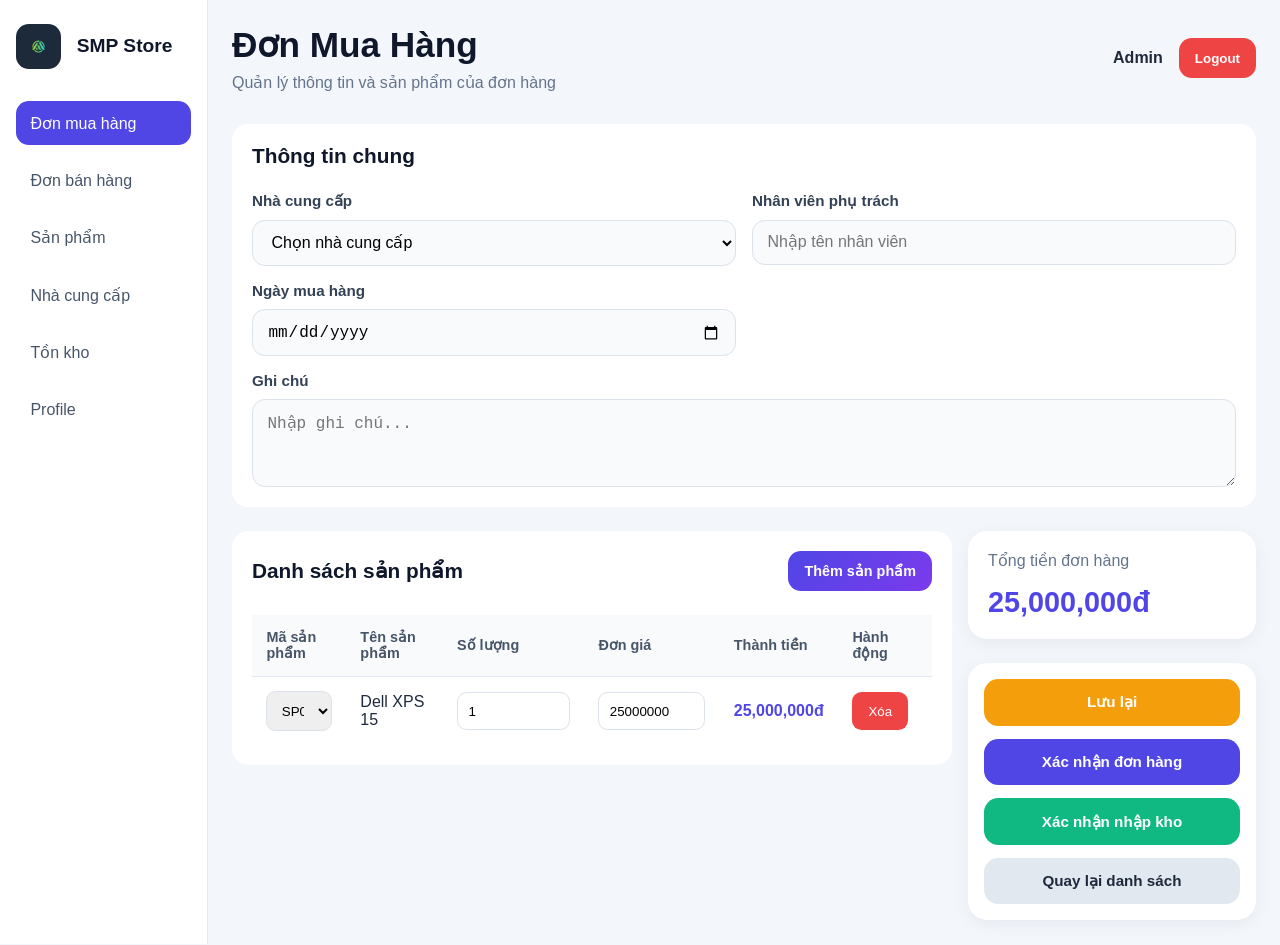
==== ImportOrders/index.html @ 75ab8e1c "A3/A4: complete A3 basic HTML+CSS" ====
<!DOCTYPE html>
<html lang="en">

<head>
    <meta charset="UTF-8">
    <meta name="viewport" content="width=device-width, initial-scale=1.0">
    <title>Đơn Mua Hàng</title>
    <link rel="stylesheet" href="./style.css">
</head>

<body>

    <div class="dashboard">
        <aside class="sidebar">
            <div class="sidebar-top">
                <a class="logohr" href="../index.html">
                    <div class="brand">
                        <img src="../assets/images/logo.png" alt="logo" class="logo">
                        <h2>SMP Store</h2>
                    </div>
                </a>
                <nav class="nav-links">
                    <a href="./" class="nav-item active">
                        Đơn mua hàng
                    </a>
                    <a href="../index.html" class="nav-item">
                        Đơn bán hàng
                    </a>
                    <a href="#" class="nav-item">
                        Sản phẩm
                    </a>
                    <a href="#" class="nav-item">
                        Nhà cung cấp
                    </a>
                    <a href="#" class="nav-item">
                        Tồn kho
                    </a>
                    <a href="#" class="nav-item">
                        Profile
                    </a>
                </nav>
            </div>
        </aside>
        <main class="main-content">
            <header class="topbar">
                <div>
                    <h1>Đơn Mua Hàng</h1>
                    <p>Quản lý thông tin và sản phẩm của đơn hàng</p>
                </div>
                <div class="user-box">
                    <div class="user-info">
                        <span class="user-name">Admin</span>
                    </div>
                    <button class="logout-btn">
                        Logout
                    </button>
                </div>
            </header>
            <div class="purchase-page">
                <section class="card">
                    <div class="card-header">
                        <h2>Thông tin chung</h2>
                    </div>
                    <div class="form-grid">
                        <div class="form-group">
                            <label>Nhà cung cấp</label required>
                            <select>
                                <option value="">
                                    Chọn nhà cung cấp
                                </option>
                                <option>
                                    Samsung VN
                                </option>
                                <option>
                                    Apple VN
                                </option>
                            </select>
                        </div>

                        <div class="form-group">
                            <label>Nhân viên phụ trách</label>
                            <input type="text" placeholder="Nhập tên nhân viên" required>
                        </div>

                        <div class="form-group">
                            <label>Ngày mua hàng</label>
                            <input type="date" required>
                        </div>

                        <div class="form-group full-width">
                            <label>Ghi chú</label>
                            <textarea placeholder="Nhập ghi chú..."></textarea>
                        </div>
                    </div>
                </section>

                <div class="product-layout">
                    <section class="card product-card">
                        <div class="card-header product-header">
                            <h2>Danh sách sản phẩm</h2>
                            <button class="add-product-btn">
                                Thêm sản phẩm
                            </button>
                        </div>

                        <div class="table-wrapper">
                            <table class="product-table">
                                <thead>
                                    <tr>
                                        <th>Mã sản phẩm</th>
                                        <th>Tên sản phẩm</th>
                                        <th>Số lượng</th>
                                        <th>Đơn giá</th>
                                        <th>Thành tiền</th>
                                        <th>Hành động</th>
                                    </tr>
                                </thead>
                                <tbody id="product-table-body">
                                    <tr>
                                        <td>
                                            <select>
                                                <option>SP001</option>
                                            </select>
                                        </td>
                                        <td class="product-name">
                                            Dell XPS 15
                                        </td>
                                        <td>
                                            <input type="number" value="1" min="1">
                                        </td>
                                        <td>
                                            <input type="number" value="25000000">
                                        </td>
                                        <td class="total-price">
                                            25,000,000đ
                                        </td>
                                        <td>
                                            <button class="delete-btn">
                                                Xóa
                                            </button>
                                        </td>
                                    </tr>
                                </tbody>
                            </table>
                        </div>
                    </section>

                    <aside class="checkout-sidebar">
                        <div class="summary-card">
                            <span>Tổng tiền đơn hàng</span>
                            <h2>25,000,000đ</h2>
                        </div>
                        <div class="action-card">
                            <button class="draft-btn">
                                Lưu lại
                            </button>
                            <button class="confirm-btn">
                                Xác nhận đơn hàng
                            </button>
                            <button class="import-btn">
                                Xác nhận nhập kho
                            </button>
                            <button class="secondary-btn">
                                Quay lại danh sách
                            </button>
                        </div>
                    </aside>
                </div>
            </div>
        </main>
    </div>
</body>
</html>
---- ImportOrders/style.css ----
* {
    margin: 0;
    padding: 0;
    box-sizing: border-box;
}

html {
    font-size: 100%;
}

body {
    font-family: Arial, Helvetica, sans-serif;
    background: #f3f6fb;
    color: #1e293b;
}


.purchase-page {
    display: flex;
    flex-direction: column;
    gap: 1.5rem;
}

.dashboard {
    display: flex;
    min-height: 100vh;
}

.logohr {
    text-decoration: none;
}

.sidebar {
    width: 13rem;
    background: #ffffff;
    border-right: 0.0625rem solid #e2e8f0;
    padding: 1.5rem 1rem;
    display: flex;
    flex-direction: column;
    justify-content: space-between;
}

.sidebar-top {
    display: flex;
    flex-direction: column;
    gap: 2rem;
}

.brand {
    display: flex;
    align-items: center;
    gap: 1rem;
}

.logo {
    width: 2.8rem;
    height: 2.8rem;
    border-radius: 0.8rem;
}

.brand h2 {
    font-size: 1.2rem;
    color: #0f172a;
}

.nav-links {
    display: flex;
    flex-direction: column;
    gap: 0.8rem;
}

.nav-item {
    text-decoration: none;
    color: #475569;
    padding: 0.8rem 0.9rem;
    border-radius: 0.8rem;
    transition: 0.2s ease;
    font-weight: 500;
}

.nav-item:hover {
    background: #eef2ff;
    color: #4f46e5;
}

.nav-item.active {
    background: #4f46e5;
    color: white;
}


.main-content {
    flex: 1;
    padding: 1.5rem;
}

.topbar {
    display: flex;
    justify-content: space-between;
    align-items: center;
    margin-bottom: 2rem;
    gap: 1rem;
    flex-wrap: wrap;
}

.topbar h1 {
    font-size: 2.2rem;
    color: #0f172a;
}

.topbar p {
    margin-top: 0.5rem;
    color: #64748b;
}

.user-box {
    display: flex;
    align-items: center;
    gap: 1rem;
}

.user-info {
    display: flex;
    flex-direction: column;
    text-align: right;
}

.user-name {
    font-weight: 700;
}

.user-role {
    font-size: 0.9rem;
    color: #64748b;
}

.logout-btn {
    border: none;
    background: #ef4444;
    color: white;
    padding: 0.8rem 1rem;
    border-radius: 0.8rem;
    cursor: pointer;
    font-weight: 600;
}

.card {
    background: #ffffff;
    border-radius: 1rem;
    padding: 1.25rem;
}

.card-header {
    margin-bottom: 1.5rem;
}

.card-header h2 {
    font-size: 1.3rem;
    color: #0f172a;
}


.form-grid {
    display: grid;
    grid-template-columns: repeat(2, 1fr);
    gap: 1rem;
}

.form-group {
    display: flex;
    flex-direction: column;
    gap: 0.6rem;
}

.full-width {
    grid-column: span 2;
}

.form-group label {
    font-size: 0.95rem;
    font-weight: 600;
    color: #334155;
}

.form-group input,
.form-group select,
.form-group textarea {
    width: 100%;
    padding: 0.8rem 0.9rem;
    border: 0.0625rem solid #dbe2ea;
    border-radius: 0.8rem;
    background: #f8fafc;
    font-size: 1rem;
    transition: 0.2s ease;
}

.form-group textarea {
    resize: vertical;
    min-height: 5.5rem;
}

.form-group input:focus,
.form-group select:focus,
.form-group textarea:focus {
    outline: none;
    border-color: #4f46e5;
    background: #ffffff;
    box-shadow: 0 0 0 0.2rem rgba(79, 70, 229, 0.15);
}


.product-header {
    display: flex;
    justify-content: space-between;
    align-items: center;
}

.add-product-btn {
    border: none;
    background: linear-gradient(135deg, #4f46e5, #7c3aed);
    color: white;
    border-radius: 0.8rem;
    cursor: pointer;
    padding: 0.75rem 1rem;
    font-size: 0.9rem;
    font-weight: 600;
}

.table-wrapper {
    overflow-x: auto;
}

.product-table {
    width: 100%;
    border-collapse: collapse;
}

.product-table th {
    background: #f8fafc;
    padding: 0.9rem;
    text-align: left;
    color: #475569;
    font-size: 0.9rem;
}

.product-table td {
    padding: 0.9rem;
    border-top: 0.0625rem solid #e2e8f0;
    vertical-align: middle;
}

.product-layout {
    display: grid;
    grid-template-columns: 1fr 18rem;
    gap: 1rem;
    align-items: start;
}

.product-card {
    width: 100%;
}

.checkout-sidebar {
    display: flex;
    flex-direction: column;
    gap: 1.5rem;
    
    position: sticky;
    top: 2rem;
}

.product-table td input,
.product-table td select {
    width: 100%;
    padding: 0.65rem;
    border: 0.0625rem solid #dbe2ea;
    border-radius: 0.6rem;
}

.total-price {
    font-size: 1rem;
    font-weight: 700;
    color: #4f46e5;
}

.delete-btn {
    border: none;
    background: #ef4444;
    color: white;
    padding: 0.7rem 1rem;
    border-radius: 0.6rem;
    cursor: pointer;
}


.summary-card {
    background: #ffffff;
    border-radius: 1.2rem;
    padding: 1.25rem;
    box-shadow: 0 0.25rem 1rem rgba(15, 23, 42, 0.06);
}

.summary-card span {
    font-size: 1rem;
    color: #64748b;
}

.summary-card h2 {
    margin-top: 1rem;
    font-size: 1.8rem;
    color: #4f46e5;
    font-weight: 700;
}


.action-card {
    background: #ffffff;
    border-radius: 1.2rem;
    padding: 1rem;
    gap: 0.8rem;
    box-shadow: 0 0.25rem 1rem rgba(15, 23, 42, 0.06);
    display: flex;
    flex-direction: column;

}

.action-card button {
    border: none;
    border-radius: 0.9rem;
    padding: 0.9rem;
    font-size: 0.95rem;
    font-weight: 600;
    cursor: pointer;
    transition: 0.2s ease;
    width: 100%;
}

.action-card button:hover {
    transform: translateY(-0.1rem);
}

.secondary-btn {
    background: #e2e8f0;
    color: #1e293b;
}

.draft-btn {
    background: #f59e0b;
    color: white;
}

.confirm-btn {
    background: #4f46e5;
    color: white;
}

.import-btn {
    background: #10b981;
    color: white;
}


@media screen and (max-width: 56.25rem) {

    .dashboard {
        flex-direction: column;
    }

    .sidebar {
        width: 100%;
        border-right: none;
        border-bottom: 0.0625rem solid #e2e8f0;
    }

    .nav-links {
        flex-direction: row;
        flex-wrap: wrap;
    }

    .form-grid {
        grid-template-columns: 1fr;
    }

    .full-width {
        grid-column: span 1;
    }

    .bottom-layout {
        flex-direction: column;
    }

    .product-layout {
        grid-template-columns: 1fr;
    }

    .checkout-sidebar {
        position: static;
    }

    .summary-card {
        max-width: 100%;
        position: static;
    }

    .right-actions {
        width: 100%;
    }
}

@media screen and (max-width: 30rem) {

    html {
        font-size: 14px;
    }

    .card {
        padding: 1rem;
    }

    .summary-card h2 {
        font-size: 1.5rem;
    }

    .main-content {
        padding: 1rem;
    }
}
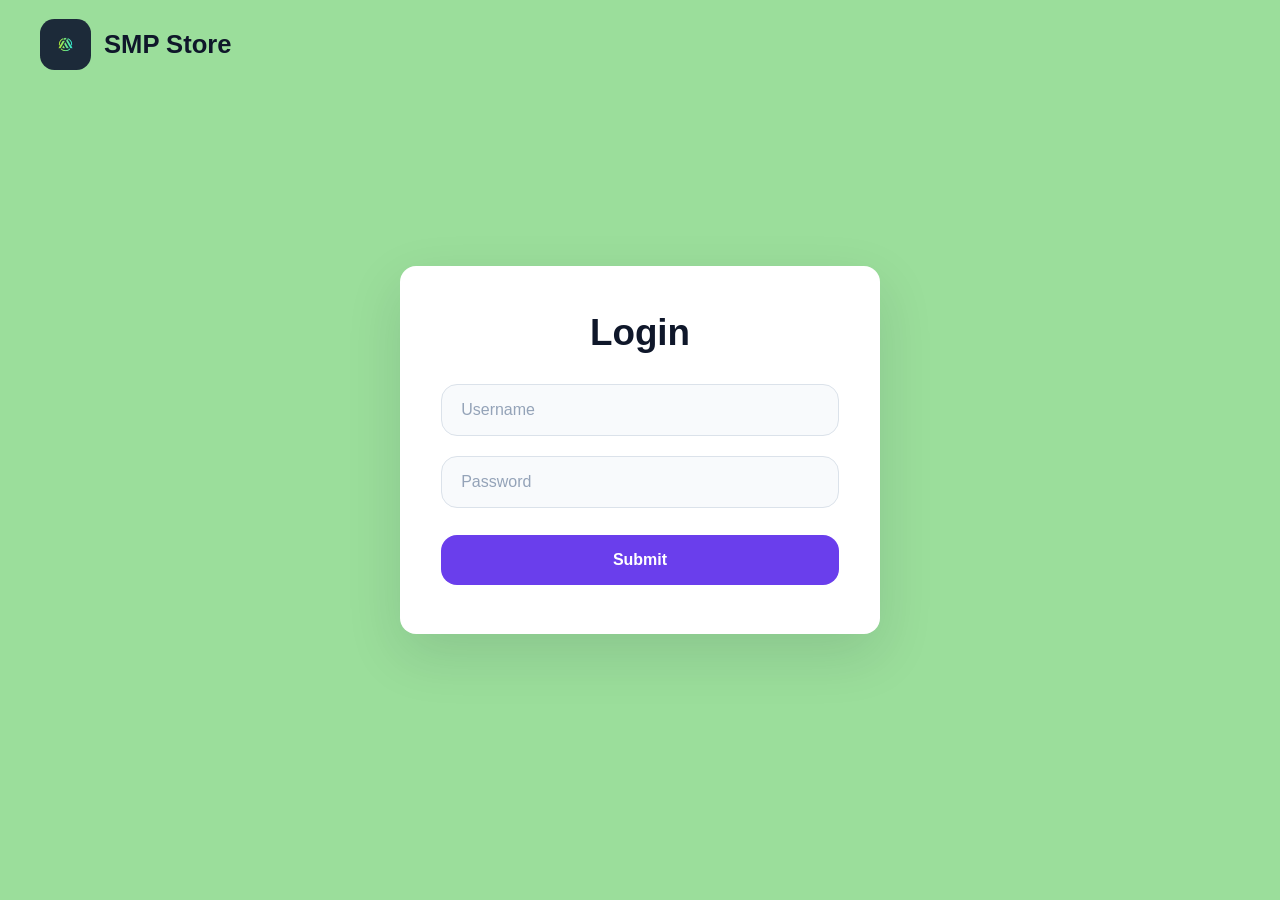
==== commit feb3250a: "Merge pull request #3 from qaletdiv/A5/A6 A5/a6" ====
--- a/ImportOrders/index.html
+++ b/ImportOrders/index.html
@@ -6,54 +6,29 @@
     <meta name="viewport" content="width=device-width, initial-scale=1.0">
     <title>Đơn Mua Hàng</title>
     <link rel="stylesheet" href="./style.css">
+    <script type="module" src="../js/mock-data.js"></script>
 </head>
 
 <body>
-
+    <div id="global-header"></div>
     <div class="dashboard">
-        <aside class="sidebar">
-            <div class="sidebar-top">
-                <a class="logohr" href="../index.html">
-                    <div class="brand">
-                        <img src="../assets/images/logo.png" alt="logo" class="logo">
-                        <h2>SMP Store</h2>
-                    </div>
-                </a>
-                <nav class="nav-links">
-                    <a href="./" class="nav-item active">
-                        Đơn mua hàng
-                    </a>
-                    <a href="../index.html" class="nav-item">
-                        Đơn bán hàng
-                    </a>
-                    <a href="#" class="nav-item">
-                        Sản phẩm
-                    </a>
-                    <a href="#" class="nav-item">
-                        Nhà cung cấp
-                    </a>
-                    <a href="#" class="nav-item">
-                        Tồn kho
-                    </a>
-                    <a href="#" class="nav-item">
-                        Profile
-                    </a>
-                </nav>
-            </div>
-        </aside>
+        <div id="global-sidebar"></div>
         <main class="main-content">
             <header class="topbar">
                 <div>
                     <h1>Đơn Mua Hàng</h1>
                     <p>Quản lý thông tin và sản phẩm của đơn hàng</p>
                 </div>
-                <div class="user-box">
-                    <div class="user-info">
-                        <span class="user-name">Admin</span>
+                <div class="user-menu">
+                    <button class="user-avatar" id="userAvatar">
+                        👤
+                    </button>
+                    <div class="dropdown-menu" id="dropdownMenu">
+                        <p class="dropdown-item userName"></p>
+                        <button class="dropdown-item logout-item">
+                            Logout
+                        </button>
                     </div>
-                    <button class="logout-btn">
-                        Logout
-                    </button>
                 </div>
             </header>
             <div class="purchase-page">
@@ -64,32 +39,28 @@
                     <div class="form-grid">
                         <div class="form-group">
                             <label>Nhà cung cấp</label required>
-                            <select>
+                            <select id="Supplier-options">
                                 <option value="">
                                     Chọn nhà cung cấp
                                 </option>
                                 <option>
-                                    Samsung VN
-                                </option>
-                                <option>
-                                    Apple VN
                                 </option>
                             </select>
                         </div>
 
                         <div class="form-group">
                             <label>Nhân viên phụ trách</label>
-                            <input type="text" placeholder="Nhập tên nhân viên" required>
+                            <input class="employee" type="text" placeholder="Nhập tên nhân viên" required>
                         </div>
 
                         <div class="form-group">
                             <label>Ngày mua hàng</label>
-                            <input type="date" required>
+                            <input class="date-input" type="date" required>
                         </div>
 
                         <div class="form-group full-width">
                             <label>Ghi chú</label>
-                            <textarea placeholder="Nhập ghi chú..."></textarea>
+                            <textarea class="note-input" placeholder="Nhập ghi chú..."></textarea>
                         </div>
                     </div>
                 </section>
@@ -117,28 +88,7 @@
                                 </thead>
                                 <tbody id="product-table-body">
                                     <tr>
-                                        <td>
-                                            <select>
-                                                <option>SP001</option>
-                                            </select>
-                                        </td>
-                                        <td class="product-name">
-                                            Dell XPS 15
-                                        </td>
-                                        <td>
-                                            <input type="number" value="1" min="1">
-                                        </td>
-                                        <td>
-                                            <input type="number" value="25000000">
-                                        </td>
-                                        <td class="total-price">
-                                            25,000,000đ
-                                        </td>
-                                        <td>
-                                            <button class="delete-btn">
-                                                Xóa
-                                            </button>
-                                        </td>
+                                        
                                     </tr>
                                 </tbody>
                             </table>
@@ -148,7 +98,7 @@
                     <aside class="checkout-sidebar">
                         <div class="summary-card">
                             <span>Tổng tiền đơn hàng</span>
-                            <h2>25,000,000đ</h2>
+                            <h2 id="total-price">0đ</h2>
                         </div>
                         <div class="action-card">
                             <button class="draft-btn">
@@ -169,5 +119,9 @@
             </div>
         </main>
     </div>
+    <div id="global-footer"></div>
+    <script type="module" src="./index.js"></script>
+    <script src="../js/main.js"></script>
 </body>
+
 </html>
--- a/ImportOrders/style.css
+++ b/ImportOrders/style.css
@@ -15,32 +15,59 @@
 }
 
 
+.global-header{
+    position: relative;
+    height: 4rem;
+    background: #ffffff;
+    border-bottom: 1px solid #e2e8f0;
+    display: flex;
+    align-items: center;
+    padding: 0 2rem;
+}
+
+.header-left{
+    z-index: 2;
+}
+
+.header-mid{
+    position: absolute;
+    left: 50%;
+    transform: translateX(-50%);
+    color: #000;
+    text-align: center;
+}
+
+.header-mid h2{
+    font-size: 1.7rem;
+    font-weight: 700;
+}
+.logohrf {
+    text-decoration: none;
+}
+
 .purchase-page {
     display: flex;
     flex-direction: column;
     gap: 1.5rem;
 }
 
-.dashboard {
-    display: flex;
-    min-height: 100vh;
+.dashboard{
+    display: flex;
+    min-height: calc(100vh - 70px);
 }
 
 .logohr {
     text-decoration: none;
 }
 
-.sidebar {
-    width: 13rem;
-    background: #ffffff;
-    border-right: 0.0625rem solid #e2e8f0;
-    padding: 1.5rem 1rem;
-    display: flex;
-    flex-direction: column;
-    justify-content: space-between;
-}
-
-.sidebar-top {
+.sidebar{
+    width: 18rem;
+    min-height: 100%;
+    background: #fff;
+    border-right: 1px solid #e2e8f0;
+}
+
+.sidebar-top{
     display: flex;
     flex-direction: column;
     gap: 2rem;
@@ -49,18 +76,17 @@
 .brand {
     display: flex;
     align-items: center;
-    gap: 1rem;
+    gap: 0.8rem;
 }
 
 .logo {
-    width: 2.8rem;
-    height: 2.8rem;
+    width: 3rem;
+    height: 3rem;
     border-radius: 0.8rem;
 }
 
 .brand h2 {
-    font-size: 1.2rem;
-    color: #0f172a;
+    font-size: 1.4rem;
 }
 
 .nav-links {
@@ -72,10 +98,9 @@
 .nav-item {
     text-decoration: none;
     color: #475569;
-    padding: 0.8rem 0.9rem;
-    border-radius: 0.8rem;
+    padding: 1rem 1.2rem;
+    border-radius: 1rem;
     transition: 0.2s ease;
-    font-weight: 500;
 }
 
 .nav-item:hover {
@@ -83,9 +108,10 @@
     color: #4f46e5;
 }
 
-.nav-item.active {
+.nav-item .active {
     background: #4f46e5;
     color: white;
+    font-weight: 600;
 }
 
 
@@ -113,35 +139,61 @@
     color: #64748b;
 }
 
-.user-box {
-    display: flex;
-    align-items: center;
-    gap: 1rem;
-}
-
-.user-info {
-    display: flex;
-    flex-direction: column;
-    text-align: right;
-}
-
-.user-name {
-    font-weight: 700;
-}
-
-.user-role {
-    font-size: 0.9rem;
-    color: #64748b;
-}
-
-.logout-btn {
-    border: none;
-    background: #ef4444;
-    color: white;
-    padding: 0.8rem 1rem;
-    border-radius: 0.8rem;
-    cursor: pointer;
-    font-weight: 600;
+.user-menu{
+    position:relative;
+}
+
+.user-avatar{
+    width:3rem;
+    height:3rem;
+    border:none;
+    border-radius:50%;
+    cursor:pointer;
+    color:white;
+    font-size:1.2rem;
+    display:flex;
+    align-items:center;
+    justify-content:center;
+}
+
+
+.dropdown-menu{
+    position:absolute;
+    top:3.5rem;
+    right:0;
+    width:12rem;
+    background:white;
+    border-radius:12px;
+    box-shadow:0 10px 25px rgba(0,0,0,.12);
+    overflow:hidden;
+    display:none;
+    z-index:1000;
+}
+
+.dropdown-menu.show{
+    display:block;
+}
+
+.dropdown-item{
+    display:block;
+    width:100%;
+    padding:0.9rem 1rem;
+    text-align:left;
+    background:none;
+    border:none;
+    text-decoration:none;
+    color:#1e293b;
+    cursor:pointer;
+    font-size:0.95rem;
+}
+
+.dropdown-item:hover{
+    background:#f8fafc;
+}
+
+.logout-item{
+    color:#ef4444;
+    font-weight:600;
 }
 
 .card {
@@ -240,7 +292,7 @@
     padding: 0.9rem;
     text-align: left;
     color: #475569;
-    font-size: 0.9rem;
+    font-size: 0.8rem;
 }
 
 .product-table td {
@@ -272,7 +324,7 @@
 .product-table td input,
 .product-table td select {
     width: 100%;
-    padding: 0.65rem;
+    padding: 0.60rem;
     border: 0.0625rem solid #dbe2ea;
     border-radius: 0.6rem;
 }
@@ -287,7 +339,7 @@
     border: none;
     background: #ef4444;
     color: white;
-    padding: 0.7rem 1rem;
+    padding: 0.5rem 1rem;
     border-radius: 0.6rem;
     cursor: pointer;
 }
@@ -330,7 +382,6 @@
     padding: 0.9rem;
     font-size: 0.95rem;
     font-weight: 600;
-    cursor: pointer;
     transition: 0.2s ease;
     width: 100%;
 }
@@ -357,6 +408,20 @@
 .import-btn {
     background: #10b981;
     color: white;
+}
+
+.footer{
+    background: #ffffff;
+    border-top: 1px solid #e2e8f0;
+    padding: 1rem;
+    text-align: center;
+    color: #64748b;
+    font-size: 0.95rem;
+}
+
+:disabled{
+    opacity: 0.6;
+    cursor: not-allowed;
 }
 
 
